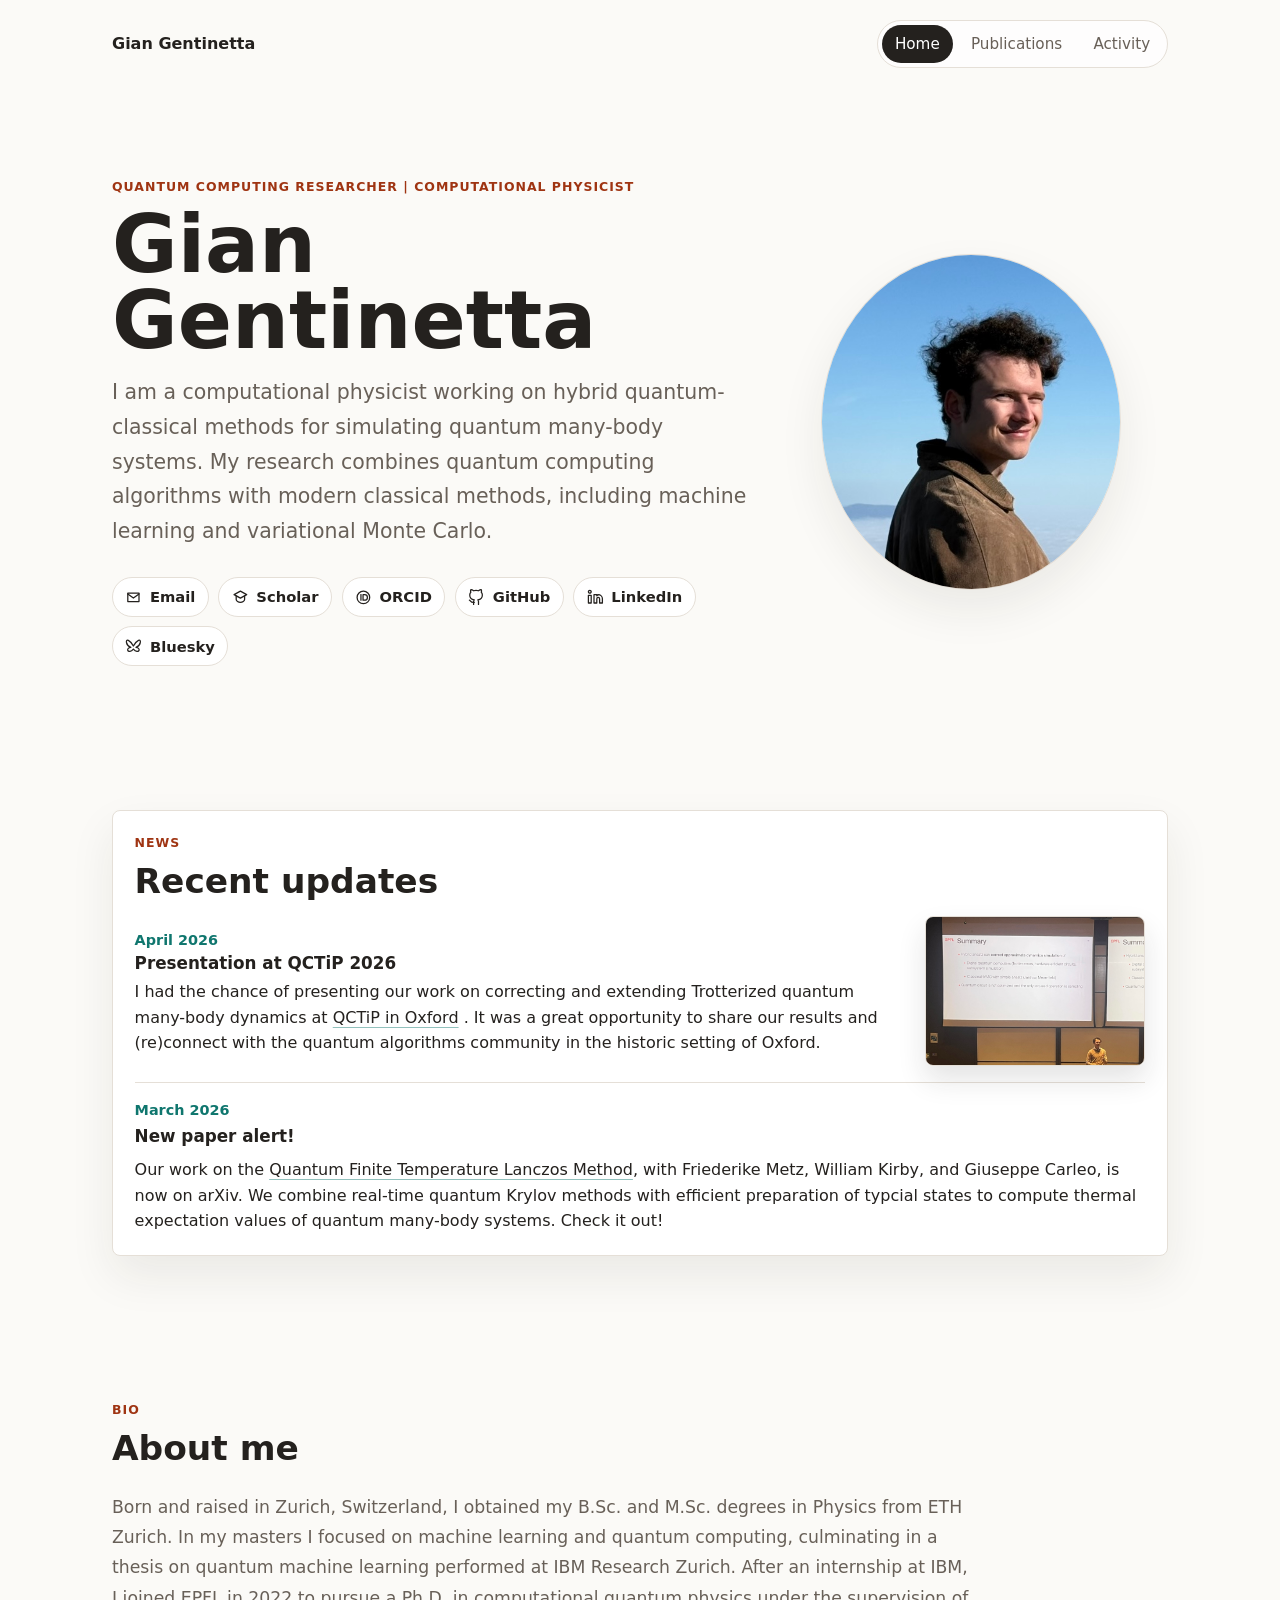
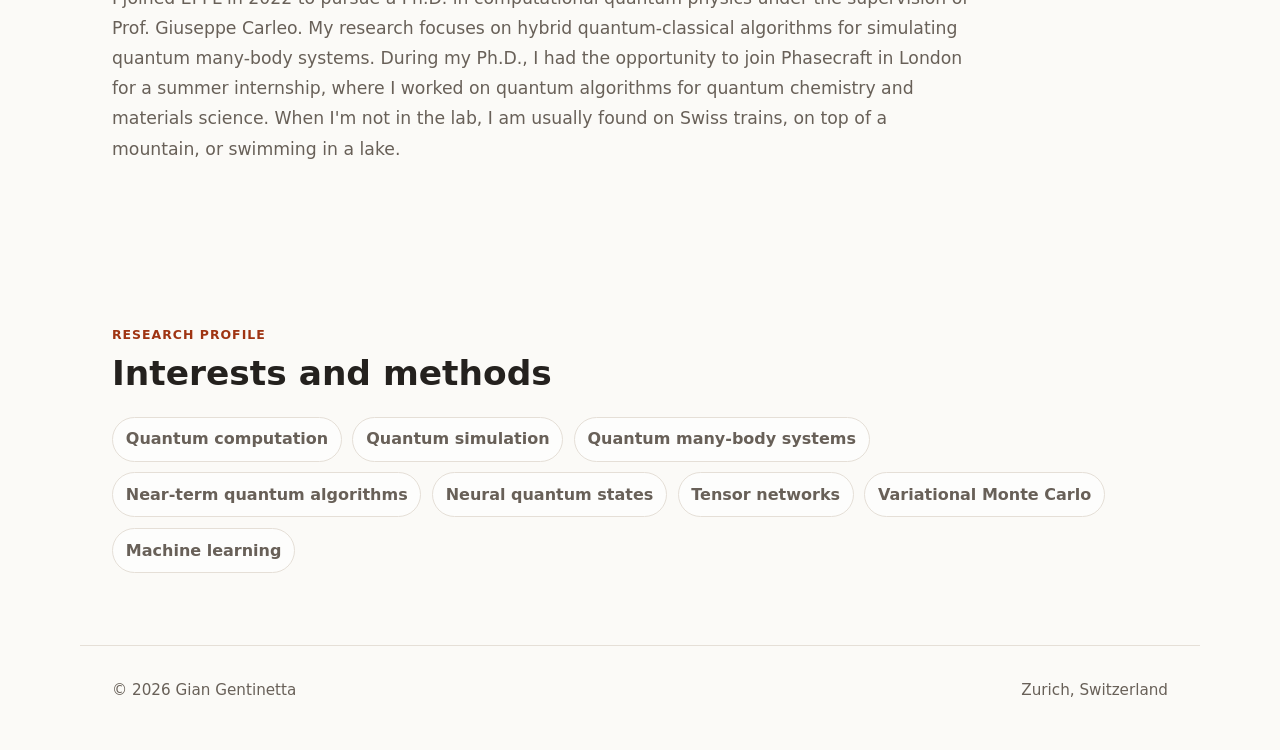
==== index.html @ 85ae5375 "initial commit" ====
<!doctype html>
<html lang="en">

<head>
  <meta charset="utf-8">
  <meta name="viewport" content="width=device-width, initial-scale=1">
  <meta name="description" content="Personal website of Gian Gentinetta.">
  <title>Gian Gentinetta</title>
  <link rel="stylesheet" href="styles.css">
</head>

<body>
  <header class="site-header">
    <a class="brand" href="index.html" aria-label="Home">Gian Gentinetta</a>
    <nav class="nav" aria-label="Primary navigation">
      <a class="nav-link active" href="index.html" aria-current="page">Home</a>
      <a class="nav-link" href="publications.html">Publications</a>
      <a class="nav-link" href="talks.html">Activity</a>
    </nav>
  </header>

  <main>
    <section class="hero section">
      <div class="hero-copy">
        <p class="eyebrow">Quantum computing researcher | Computational physicist</p>
        <h1>Gian Gentinetta</h1>
        <p class="lead">
          I am a computational physicist working on hybrid quantum-classical methods for simulating quantum many-body
          systems.
          My research combines quantum computing algorithms with modern classical methods, including machine learning
          and variational Monte Carlo.
        </p>
        <div class="link-row social-links" aria-label="Profile links">
          <a class="social-link" href="mailto:firstname.lastname@epfl.ch">
            <svg class="social-icon" aria-hidden="true" viewBox="0 0 24 24">
              <path d="M4 6h16v12H4z"></path>
              <path d="m4 7 8 6 8-6"></path>
            </svg>
            <span>Email</span>
          </a>
          <a class="social-link" href="https://scholar.google.com/citations?user=eRa78bYAAAAJ&hl=en"
            aria-label="Google Scholar profile">
            <svg class="social-icon" aria-hidden="true" viewBox="0 0 24 24">
              <path d="M12 3 3 8l9 5 9-5-9-5Z"></path>
              <path d="M6 10v5c0 2 3 4 6 4s6-2 6-4v-5"></path>
            </svg>
            <span>Scholar</span>
          </a>
          <a class="social-link" href="https://orcid.org/0000-0002-5891-3289" aria-label="ORCID profile">
            <svg class="social-icon" aria-hidden="true" viewBox="0 0 24 24">
              <circle cx="12" cy="12" r="9"></circle>
              <path d="M8.5 8v8"></path>
              <path d="M11.5 8h2.25a4 4 0 0 1 0 8H11.5Z"></path>
            </svg>
            <span>ORCID</span>
          </a>
          <a class="social-link" href="https://github.com/gentinettagian" aria-label="GitHub profile">
            <svg class="social-icon" aria-hidden="true" viewBox="0 0 24 24">
              <path d="M9 19c-5 1.5-5-2.5-7-3"></path>
              <path
                d="M15 22v-3.9a3.4 3.4 0 0 0-1-2.6c3.2-.4 6.5-1.6 6.5-7A5.4 5.4 0 0 0 19 4.7 5 5 0 0 0 18.9 1S17.7.6 15 2.5a13.4 13.4 0 0 0-7 0C5.3.6 4.1 1 4.1 1A5 5 0 0 0 4 4.7a5.4 5.4 0 0 0-1.5 3.8c0 5.4 3.3 6.6 6.5 7a3.4 3.4 0 0 0-1 2.6V22">
              </path>
            </svg>
            <span>GitHub</span>
          </a>
          <a class="social-link" href="https://linkedin.com/in/gian-gentinetta/" aria-label="LinkedIn profile">
            <svg class="social-icon" aria-hidden="true" viewBox="0 0 24 24">
              <path d="M16 8a6 6 0 0 1 6 6v6h-4v-6a2 2 0 0 0-4 0v6h-4v-12h4v1.7A4.6 4.6 0 0 1 16 8Z"></path>
              <path d="M2 9h4v11H2z"></path>
              <circle cx="4" cy="4" r="2"></circle>
            </svg>
            <span>LinkedIn</span>
          </a>
          <a class="social-link" href="https://gentinetta.bsky.social" aria-label="Bluesky profile">
            <svg class="social-icon" aria-hidden="true" viewBox="0 0 24 24">
              <path
                d="M12 11.5C10 7.8 7.2 4.5 4.8 3.4 2.5 2.4 1.5 4.1 2.2 6.8c.4 1.8 2.1 5.1 6.1 6.7-3.2.4-5 1.9-4.4 4 .7 2.6 4.8 2.4 8.1-1.7 3.3 4.1 7.4 4.3 8.1 1.7.6-2.1-1.2-3.6-4.4-4 4-1.6 5.7-4.9 6.1-6.7.7-2.7-.3-4.4-2.6-3.4-2.4 1.1-5.2 4.4-7.2 8.1Z">
              </path>
            </svg>
            <span>Bluesky</span>
          </a>
        </div>
      </div>

      <figure class="portrait">
        <img src="assets/gg.jpeg" alt="Portrait of Gian Gentinetta" width="300" height="336">
      </figure>
    </section>

    <section class="section">
      <aside class="news-box" aria-labelledby="news-title">
        <div class="section-heading compact">
          <p class="eyebrow">News</p>
          <h2 id="news-title">Recent updates</h2>
        </div>
        <ul class="news-list">
          <li class="news-item with-image">
            <div>
              <time datetime="2026-04">April 2026</time>
              <h3>Presentation at QCTiP 2026</h2>
                <span>
                  I had the chance of presenting our work on correcting and extending Trotterized
                  quantum many-body dynamics at <a href="https://qctipconf.github.io">QCTiP in Oxford</a> . It was a
                  great
                  opportunity to
                  share our results and (re)connect with the quantum algorithms community in the
                  historic setting of Oxford.
                </span>
            </div>

            <img class="news-image" src="assets/qctip_26.jpeg" alt="Photo of QCTiP presentation" width="200"
              height="150">
          </li>
          <li class="news-item">
            <time datetime="2026-03">March 2026</time>
            <h3>New paper alert!</h2>
              <span>
                Our work on the <a href="https://arxiv.org/abs/2603.25394v1">Quantum Finite Temperature Lanczos
                  Method</a>, with
                Friederike Metz, William Kirby, and Giuseppe Carleo, is now on
                arXiv. We combine real-time quantum Krylov methods with efficient preparation of typcial states to
                compute thermal expectation values of quantum many-body systems. Check it out!
              </span>
          </li>
        </ul>
      </aside>
    </section>

    <section class="section">
      <div class="section-heading">
        <p class="eyebrow">Bio</p>
        <h2>About me</h2>
      </div>
      <p class="bio-text">
        Born and raised in Zurich, Switzerland, I obtained my B.Sc. and M.Sc. degrees
        in Physics from ETH Zurich. In my masters I focused on machine learning and
        quantum computing, culminating in a thesis on quantum machine learning performed
        at IBM Research Zurich. After an internship at IBM, I joined EPFL in 2022 to
        pursue a Ph.D. in computational quantum physics under the supervision of
        Prof. Giuseppe Carleo. My research focuses on hybrid quantum-classical algorithms
        for simulating quantum many-body systems. During my Ph.D., I had the opportunity
        to join Phasecraft in London for a summer internship, where I worked on quantum algorithms for
        quantum chemistry and materials science.

        When I'm not in the lab, I am usually found on Swiss trains, on top of a mountain,
        or swimming in a lake.
      </p>
    </section>

    <section class="section">
      <div class="section-heading">
        <p class="eyebrow">Research profile</p>
        <h2>Interests and methods</h2>
      </div>
      <div class="tag-grid" aria-label="Research interests">
        <span>Quantum computation</span>
        <span>Quantum simulation</span>
        <span>Quantum many-body systems</span>
        <span>Near-term quantum algorithms</span>
        <span>Neural quantum states</span>
        <span>Tensor networks</span>
        <span>Variational Monte Carlo</span>
        <span>Machine learning</span>
      </div>
    </section>
  </main>

  <footer class="site-footer">
    <span>&copy; 2026 Gian Gentinetta</span>
    <span>Zurich, Switzerland</span>
  </footer>
</body>

</html>
---- styles.css ----
:root {
  --bg: #fbfaf7;
  --surface: #ffffff;
  --text: #24211e;
  --muted: #686058;
  --line: #e5dfd7;
  --accent: #0f766e;
  --accent-strong: #9f3412;
  --shadow: 0 20px 45px rgba(36, 33, 30, 0.08);
  --max-width: 1120px;
}

* {
  box-sizing: border-box;
}

html {
  color-scheme: light;
  font-size: 16px;
}

body {
  margin: 0;
  background: var(--bg);
  color: var(--text);
  font-family:
    Inter, ui-sans-serif, system-ui, -apple-system, BlinkMacSystemFont, "Segoe UI",
    sans-serif;
  line-height: 1.6;
}

img {
  display: block;
  max-width: 100%;
}

a {
  color: inherit;
  text-decoration-color: rgba(15, 118, 110, 0.45);
  text-decoration-thickness: 0.08em;
  text-underline-offset: 0.22em;
}

a:hover {
  color: var(--accent);
  text-decoration-color: currentColor;
}

.site-header {
  display: flex;
  align-items: center;
  justify-content: space-between;
  gap: 1rem;
  max-width: var(--max-width);
  margin: 0 auto;
  padding: 1.25rem clamp(1rem, 3vw, 2rem);
}

.brand {
  font-weight: 700;
  letter-spacing: 0;
  text-decoration: none;
}

.nav {
  display: flex;
  align-items: center;
  gap: 0.35rem;
  padding: 0.25rem;
  border: 1px solid var(--line);
  border-radius: 999px;
  background: rgba(255, 255, 255, 0.72);
}

.nav-link {
  min-height: 2.25rem;
  padding: 0.42rem 0.8rem;
  border-radius: 999px;
  color: var(--muted);
  font-size: 0.95rem;
  text-decoration: none;
  white-space: nowrap;
}

.nav-link:hover,
.nav-link.active {
  background: var(--text);
  color: #fff;
}

.section {
  max-width: var(--max-width);
  margin: 0 auto;
  padding: clamp(2.25rem, 6vw, 4.5rem) clamp(1rem, 3vw, 2rem);
}

.hero {
  display: grid;
  grid-template-columns: minmax(0, 1.3fr) minmax(280px, 0.7fr);
  align-items: center;
  gap: clamp(2rem, 5vw, 5rem);
  padding-top: clamp(2rem, 7vw, 6rem);
}

.hero-copy {
  max-width: 760px;
}

.eyebrow,
.meta {
  margin: 0 0 0.6rem;
  color: var(--accent-strong);
  font-size: 0.78rem;
  font-weight: 700;
  letter-spacing: 0.08em;
  text-transform: uppercase;
}

h1,
h2,
h3,
p {
  margin-top: 0;
}

h1 {
  max-width: 12ch;
  margin-bottom: 1rem;
  font-size: clamp(2.5rem, 7vw, 5rem);
  line-height: 0.95;
  letter-spacing: 0;
}

h2 {
  margin-bottom: 0.65rem;
  font-size: clamp(1.45rem, 3vw, 2.15rem);
  line-height: 1.1;
  letter-spacing: 0;
}

h3 {
  margin-bottom: 0.35rem;
  font-size: 1.05rem;
  line-height: 1.25;
}

.lead {
  max-width: 65ch;
  color: var(--muted);
  font-size: clamp(1.08rem, 2vw, 1.28rem);
  line-height: 1.7;
}

.bio-text {
  max-width: 78ch;
  color: var(--muted);
  font-size: 1.08rem;
  line-height: 1.75;
}

.link-row {
  display: flex;
  flex-wrap: wrap;
  gap: 0.6rem;
  margin-top: 1.75rem;
}

.link-row a,
.pub-links a,
.talk a {
  display: inline-flex;
  align-items: center;
  justify-content: center;
  min-height: 2.35rem;
  padding: 0.45rem 0.78rem;
  border: 1px solid var(--line);
  border-radius: 999px;
  background: var(--surface);
  color: var(--text);
  font-weight: 650;
  font-size: 0.92rem;
  text-decoration: none;
}

.social-link {
  gap: 0.48rem;
}

.social-icon {
  width: 1.05rem;
  height: 1.05rem;
  flex: 0 0 auto;
  fill: none;
  stroke: currentColor;
  stroke-linecap: round;
  stroke-linejoin: round;
  stroke-width: 1.8;
}

.link-row a:hover,
.pub-links a:hover,
.talk a:hover {
  border-color: rgba(15, 118, 110, 0.45);
  color: var(--accent);
}

.portrait {
  margin: 0;
}

.portrait img {
  width: min(100%, 300px);
  aspect-ratio: 1 / 1.12;
  border-radius: 50%;
  border: 1px solid var(--line);
  box-shadow: var(--shadow);
  object-fit: cover;
}

.section-heading {
  margin-bottom: 1.5rem;
}

.section-heading.compact {
  margin-bottom: 1rem;
}

.timeline {
  border-top: 1px solid var(--line);
}

.timeline-item {
  padding: 1.35rem 0;
  border-bottom: 1px solid var(--line);
}

.timeline-item p:last-child,
.publication p:last-child,
.talk p:last-child {
  margin-bottom: 0;
}

.news-box {
  padding: 1.35rem;
  border: 1px solid var(--line);
  border-radius: 8px;
  background: var(--surface);
  box-shadow: var(--shadow);
}

.news-list {
  display: grid;
  gap: 1rem;
  margin: 0;
  padding: 0;
  list-style: none;
}

.news-list li {
  display: grid;
  gap: 0.25rem;
  padding-bottom: 1rem;
  border-bottom: 1px solid var(--line);
}

.news-list li.with-image {
  grid-template-columns: minmax(0, 1fr) minmax(150px, 220px);
  gap: 1.25rem;
  align-items: center;
}

.news-list li:last-child {
  padding-bottom: 0;
  border-bottom: 0;
}

.news-list time,
.talk time {
  color: var(--accent);
  font-size: 0.9rem;
  font-weight: 700;
}

.news-image-placeholder {
  display: grid;
  min-height: 76px;
  place-items: center;
  border: 1px dashed var(--line);
  border-radius: 8px;
  background: rgba(255, 255, 255, 0.52);
  color: var(--muted);
  font-size: 0.82rem;
  font-weight: 700;
}

.news-image {
  width: 100%;
  aspect-ratio: 4 / 3;
  border: 1px solid var(--line);
  border-radius: 8px;
  box-shadow: 0 14px 28px rgba(36, 33, 30, 0.12);
  object-fit: cover;
}

.tag-grid {
  display: flex;
  flex-wrap: wrap;
  gap: 0.65rem;
}

.tag-grid span {
  padding: 0.55rem 0.8rem;
  border: 1px solid var(--line);
  border-radius: 999px;
  background: rgba(255, 255, 255, 0.64);
  color: var(--muted);
  font-weight: 600;
}

.page-intro {
  padding-bottom: clamp(1.25rem, 3vw, 2rem);
}

.page-intro h1 {
  max-width: none;
}

.publication-list,
.talks-list {
  display: grid;
  gap: 1rem;
  padding-top: 0;
}

.publication,
.talk {
  display: grid;
  grid-template-columns: minmax(0, 1fr) auto;
  gap: 1.5rem;
  align-items: start;
  padding: clamp(1.1rem, 3vw, 1.5rem);
  border: 1px solid var(--line);
  border-radius: 8px;
  background: var(--surface);
}

.publication h2,
.talk h2 {
  margin-bottom: 0.35rem;
  font-size: 1.22rem;
}

.talk-title {
  margin-bottom: 0.25rem;
  color: var(--text);
  font-size: 1rem;
  font-weight: 400;
  line-height: 1.35;
}


.talk-meta {
  color: var(--muted);
}

.authors {
  color: var(--muted);
  font-weight: 650;
}

.pub-links {
  display: flex;
  flex-wrap: wrap;
  justify-content: flex-end;
  gap: 0.45rem;
}

.talk {
  grid-template-columns: 150px minmax(0, 1fr);
  align-items: center;
}

.talk-with-type {
  grid-template-columns: 150px minmax(0, 1fr) 150px;
}

.talk-type {
  justify-self: end;
  padding: 0.35rem 0.65rem;
  border: 1px solid var(--line);
  border-radius: 999px;
  color: var(--muted);
  font-size: 0.84rem;
  font-weight: 700;
  line-height: 1.2;
  text-align: center;
  white-space: nowrap;
}

.site-footer {
  display: flex;
  justify-content: space-between;
  gap: 1rem;
  max-width: var(--max-width);
  margin: 0 auto;
  padding: 2rem clamp(1rem, 3vw, 2rem) 3rem;
  border-top: 1px solid var(--line);
  color: var(--muted);
  font-size: 0.95rem;
}

@media (max-width: 780px) {
  .site-header,
  .site-footer {
    align-items: flex-start;
    flex-direction: column;
  }

  .nav {
    width: 100%;
    overflow-x: auto;
  }

  .hero,
  .publication,
  .talk {
    grid-template-columns: 1fr;
  }

  .hero {
    padding-top: 1.25rem;
  }

  .portrait {
    order: -1;
  }

  .portrait img {
    width: min(100%, 260px);
  }

  .pub-links {
    justify-content: flex-start;
  }

  .talk {
    gap: 0.75rem;
  }

  .talk-type {
    justify-self: start;
  }

  .news-list li.with-image {
    grid-template-columns: 1fr;
  }

  .news-image {
    max-width: 320px;
  }
}

@media (max-width: 460px) {
  .nav-link {
    padding-inline: 0.68rem;
    font-size: 0.9rem;
  }

  h1 {
    font-size: clamp(2.55rem, 16vw, 3.5rem);
  }

  .link-row a,
  .pub-links a,
  .talk a {
    width: auto;
  }
}
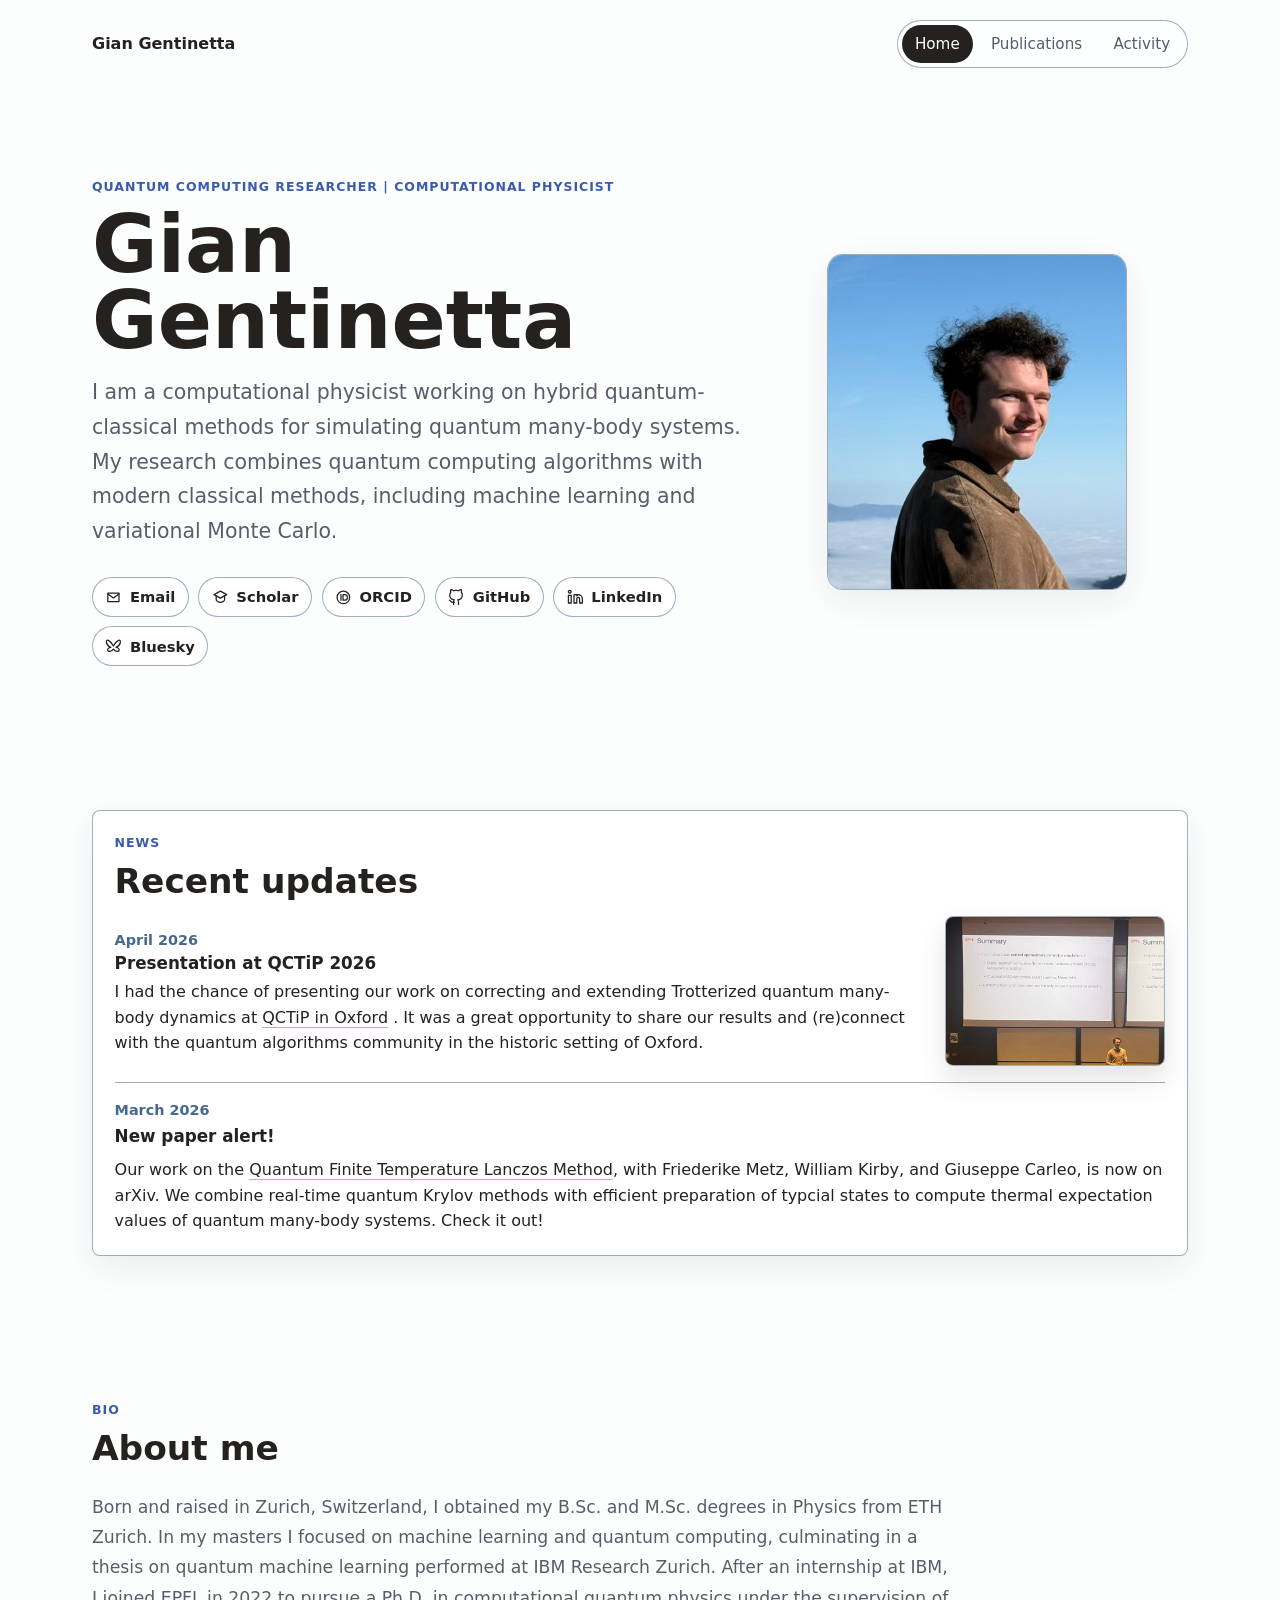
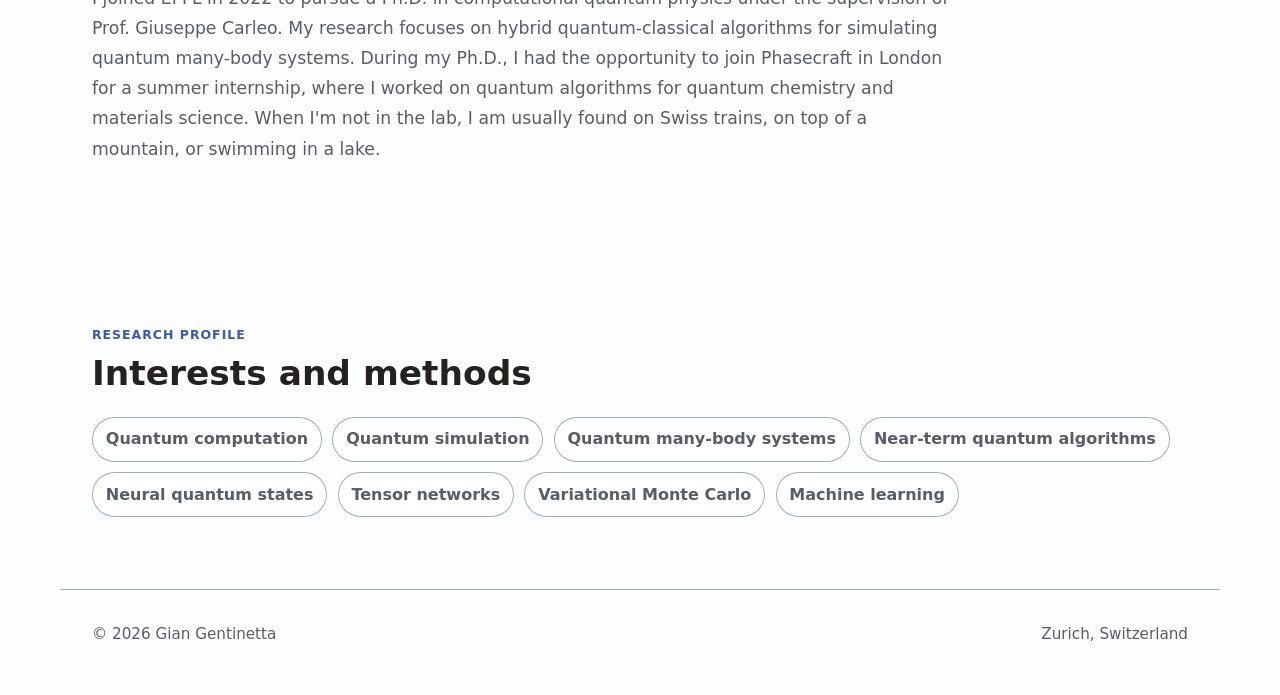
==== commit 5c484430: "opengraph metadata" ====
--- a/index.html
+++ b/index.html
@@ -4,9 +4,17 @@
 <head>
   <meta charset="utf-8">
   <meta name="viewport" content="width=device-width, initial-scale=1">
-  <meta name="description" content="Personal website of Gian Gentinetta.">
+  <meta name="description"
+    content="I am a computational physicist working on hybrid quantum-classical methods for simulating quantum many-body systems. My research combines quantum computing algorithms with modern classical methods, including machine learning and variational Monte Carlo.">
   <title>Gian Gentinetta</title>
   <link rel="stylesheet" href="styles.css">
+
+  <meta property="og:title" content="Gian Gentinetta" />
+  <meta property="og:description"
+    content="I am a computational physicist working on hybrid quantum-classical methods for simulating quantum many-body systems. My research combines quantum computing algorithms with modern classical methods, including machine learning and variational Monte Carlo." />
+  <meta property="og:image" content="assets/gg.jpg" />
+  <meta property="og:url" content="https://ggian.ch" />
+  <meta property="og:type" content="website" />
 </head>
 
 <body>
@@ -171,4 +179,4 @@
   </footer>
 </body>
 
-</html>
+</html>
--- a/styles.css
+++ b/styles.css
@@ -1,13 +1,13 @@
 :root {
-  --bg: #fbfaf7;
+  --bg: #c4e6e60a;
   --surface: #ffffff;
   --text: #24211e;
-  --muted: #686058;
-  --line: #e5dfd7;
-  --accent: #0f766e;
-  --accent-strong: #9f3412;
-  --shadow: 0 20px 45px rgba(36, 33, 30, 0.08);
-  --max-width: 1120px;
+  --muted: #585d68;
+  --line: #566f878f;
+  --accent: #325982e7;
+  --accent-strong: #3a5ab0;
+  --shadow: 0 10px 35px rgba(31, 30, 36, 0.08);
+  --max-width: 1160px;
 }
 
 * {
@@ -211,7 +211,7 @@
 .portrait img {
   width: min(100%, 300px);
   aspect-ratio: 1 / 1.12;
-  border-radius: 50%;
+  border-radius: 5%;
   border: 1px solid var(--line);
   box-shadow: var(--shadow);
   object-fit: cover;
@@ -364,8 +364,8 @@
 }
 
 .authors {
-  color: var(--muted);
-  font-weight: 650;
+  color: var(--accent);
+  font-weight: 600;
 }
 
 .pub-links {
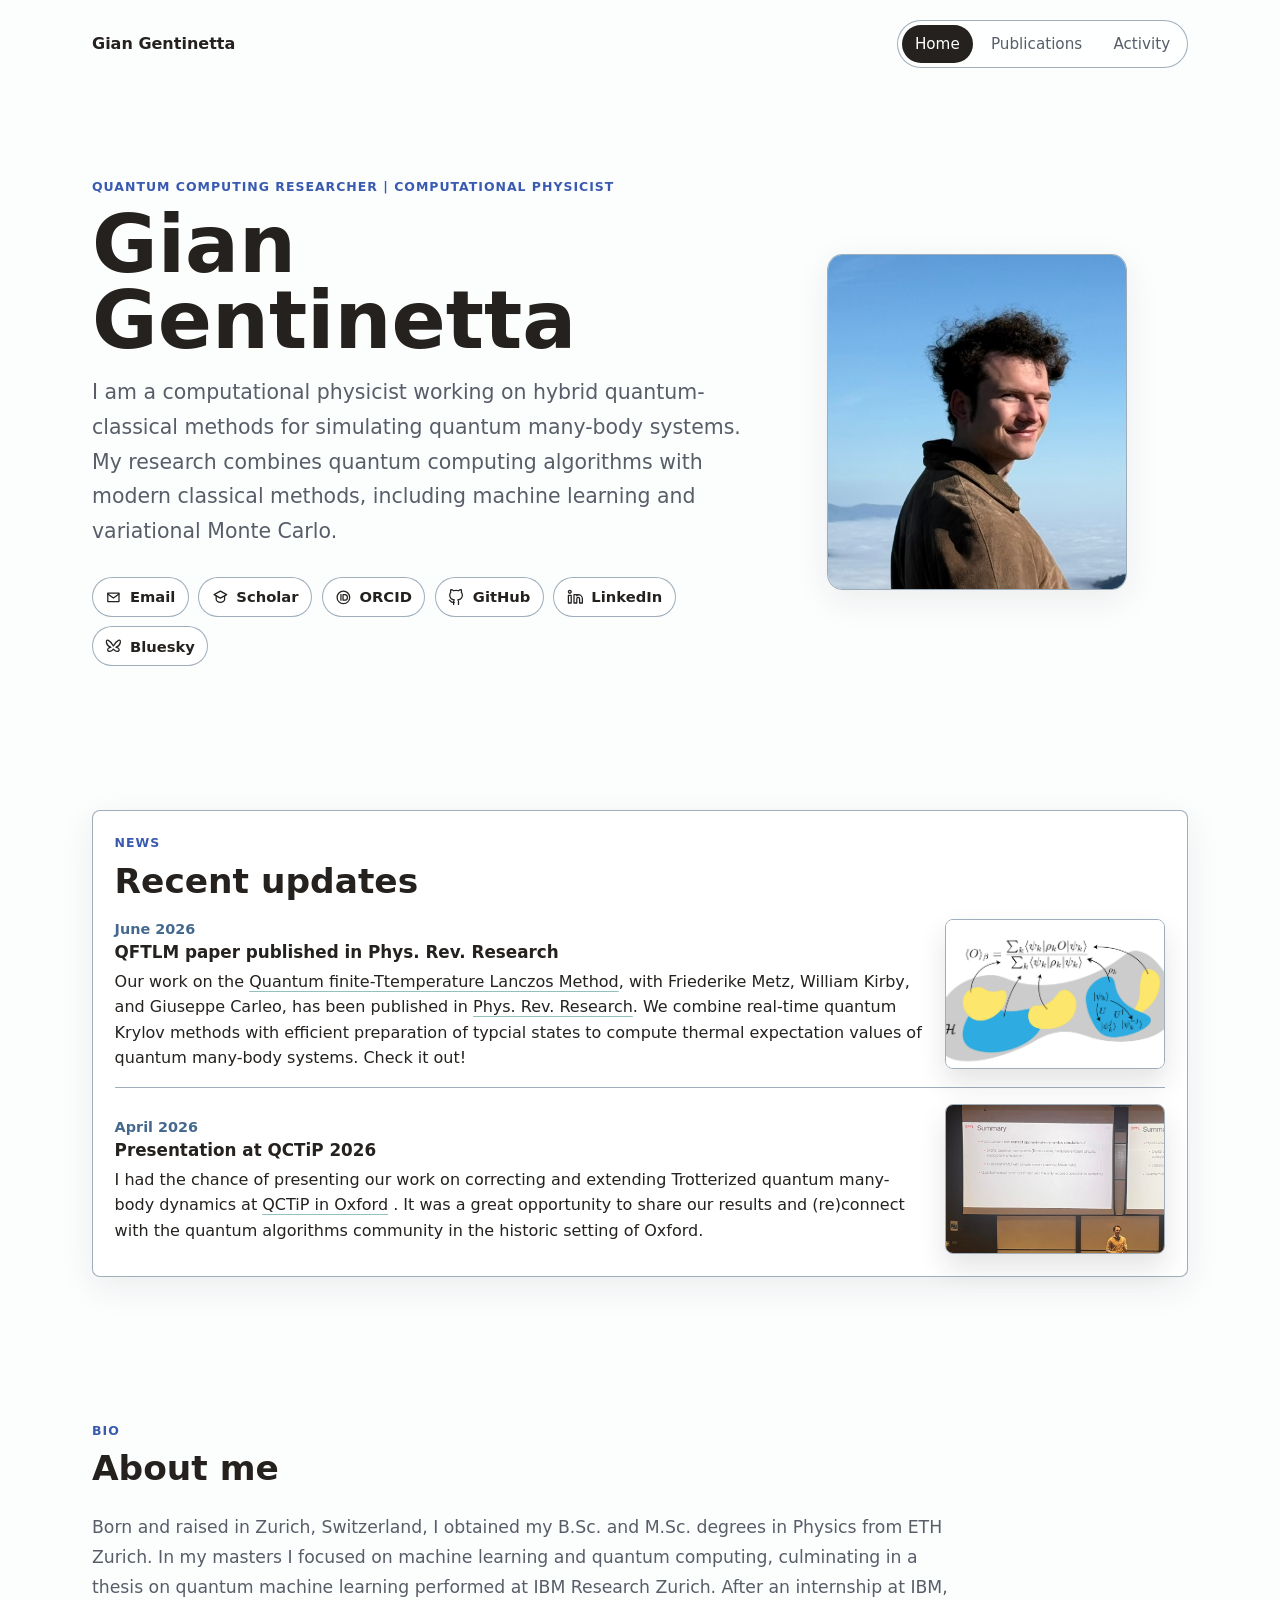
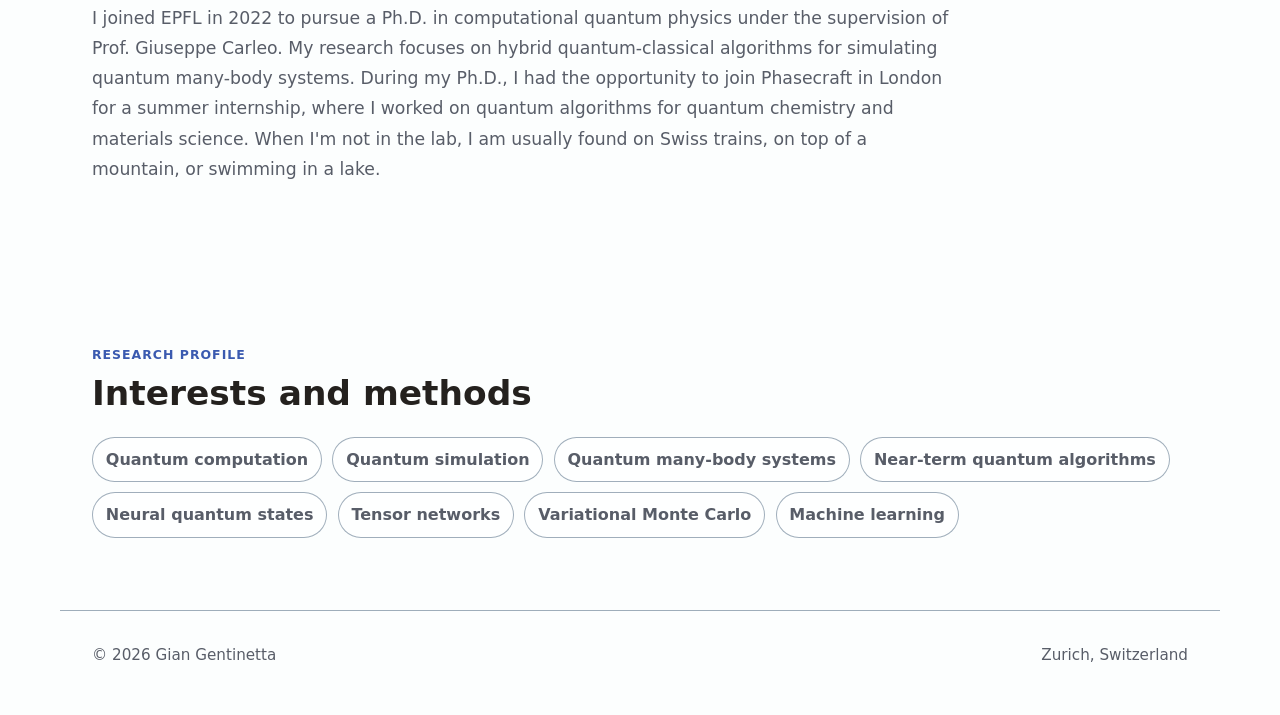
==== commit a116e4c1: "qftlm published" ====
--- a/index.html
+++ b/index.html
@@ -8,11 +8,14 @@
     content="I am a computational physicist working on hybrid quantum-classical methods for simulating quantum many-body systems. My research combines quantum computing algorithms with modern classical methods, including machine learning and variational Monte Carlo.">
   <title>Gian Gentinetta</title>
   <link rel="stylesheet" href="styles.css">
+  <link rel="icon" href="/favicon.ico" sizes="any">
+  <link rel="icon" type="image/png" sizes="32x32" href="/assets/favicon-32x32.png">
+  <link rel="icon" type="image/png" sizes="16x16" href="/assets/favicon-16x16.png">
 
   <meta property="og:title" content="Gian Gentinetta" />
   <meta property="og:description"
     content="I am a computational physicist working on hybrid quantum-classical methods for simulating quantum many-body systems. My research combines quantum computing algorithms with modern classical methods, including machine learning and variational Monte Carlo." />
-  <meta property="og:image" content="assets/gg.jpg" />
+  <meta property="og:image" content="https://ggian.ch/assets/gg.jpg" />
   <meta property="og:url" content="https://ggian.ch" />
   <meta property="og:type" content="website" />
 </head>
@@ -104,32 +107,38 @@
         <ul class="news-list">
           <li class="news-item with-image">
             <div>
+              <time datetime="2026-06">June 2026</time>
+              <h3>QFTLM paper published in Phys. Rev. Research</h3>
+              <span>
+                Our work on the <a href="https://arxiv.org/abs/2603.25394v1">Quantum finite-Ttemperature Lanczos
+                  Method</a>, with
+                Friederike Metz, William Kirby, and Giuseppe Carleo, has been published in <a
+                  href="https://doi.org/10.1103/f3q5-cm1n">Phys. Rev. Research</a>. We combine real-time quantum Krylov
+                methods with efficient preparation of typcial states to
+                compute thermal expectation values of quantum many-body systems. Check it out!
+              </span>
+            </div>
+            <img class="news-image" src="assets/qftlm_thumbnail_gray.jpg" alt="Thumbnail of QFTLM paper" width="200"
+              height="150">
+          </li>
+          <li class="news-item with-image">
+            <div>
               <time datetime="2026-04">April 2026</time>
-              <h3>Presentation at QCTiP 2026</h2>
-                <span>
-                  I had the chance of presenting our work on correcting and extending Trotterized
-                  quantum many-body dynamics at <a href="https://qctipconf.github.io">QCTiP in Oxford</a> . It was a
-                  great
-                  opportunity to
-                  share our results and (re)connect with the quantum algorithms community in the
-                  historic setting of Oxford.
-                </span>
+              <h3>Presentation at QCTiP 2026</h3>
+              <span>
+                I had the chance of presenting our work on correcting and extending Trotterized
+                quantum many-body dynamics at <a href="https://qctipconf.github.io">QCTiP in Oxford</a> . It was a
+                great
+                opportunity to
+                share our results and (re)connect with the quantum algorithms community in the
+                historic setting of Oxford.
+              </span>
             </div>
 
             <img class="news-image" src="assets/qctip_26.jpeg" alt="Photo of QCTiP presentation" width="200"
               height="150">
           </li>
-          <li class="news-item">
-            <time datetime="2026-03">March 2026</time>
-            <h3>New paper alert!</h2>
-              <span>
-                Our work on the <a href="https://arxiv.org/abs/2603.25394v1">Quantum Finite Temperature Lanczos
-                  Method</a>, with
-                Friederike Metz, William Kirby, and Giuseppe Carleo, is now on
-                arXiv. We combine real-time quantum Krylov methods with efficient preparation of typcial states to
-                compute thermal expectation values of quantum many-body systems. Check it out!
-              </span>
-          </li>
+
         </ul>
       </aside>
     </section>
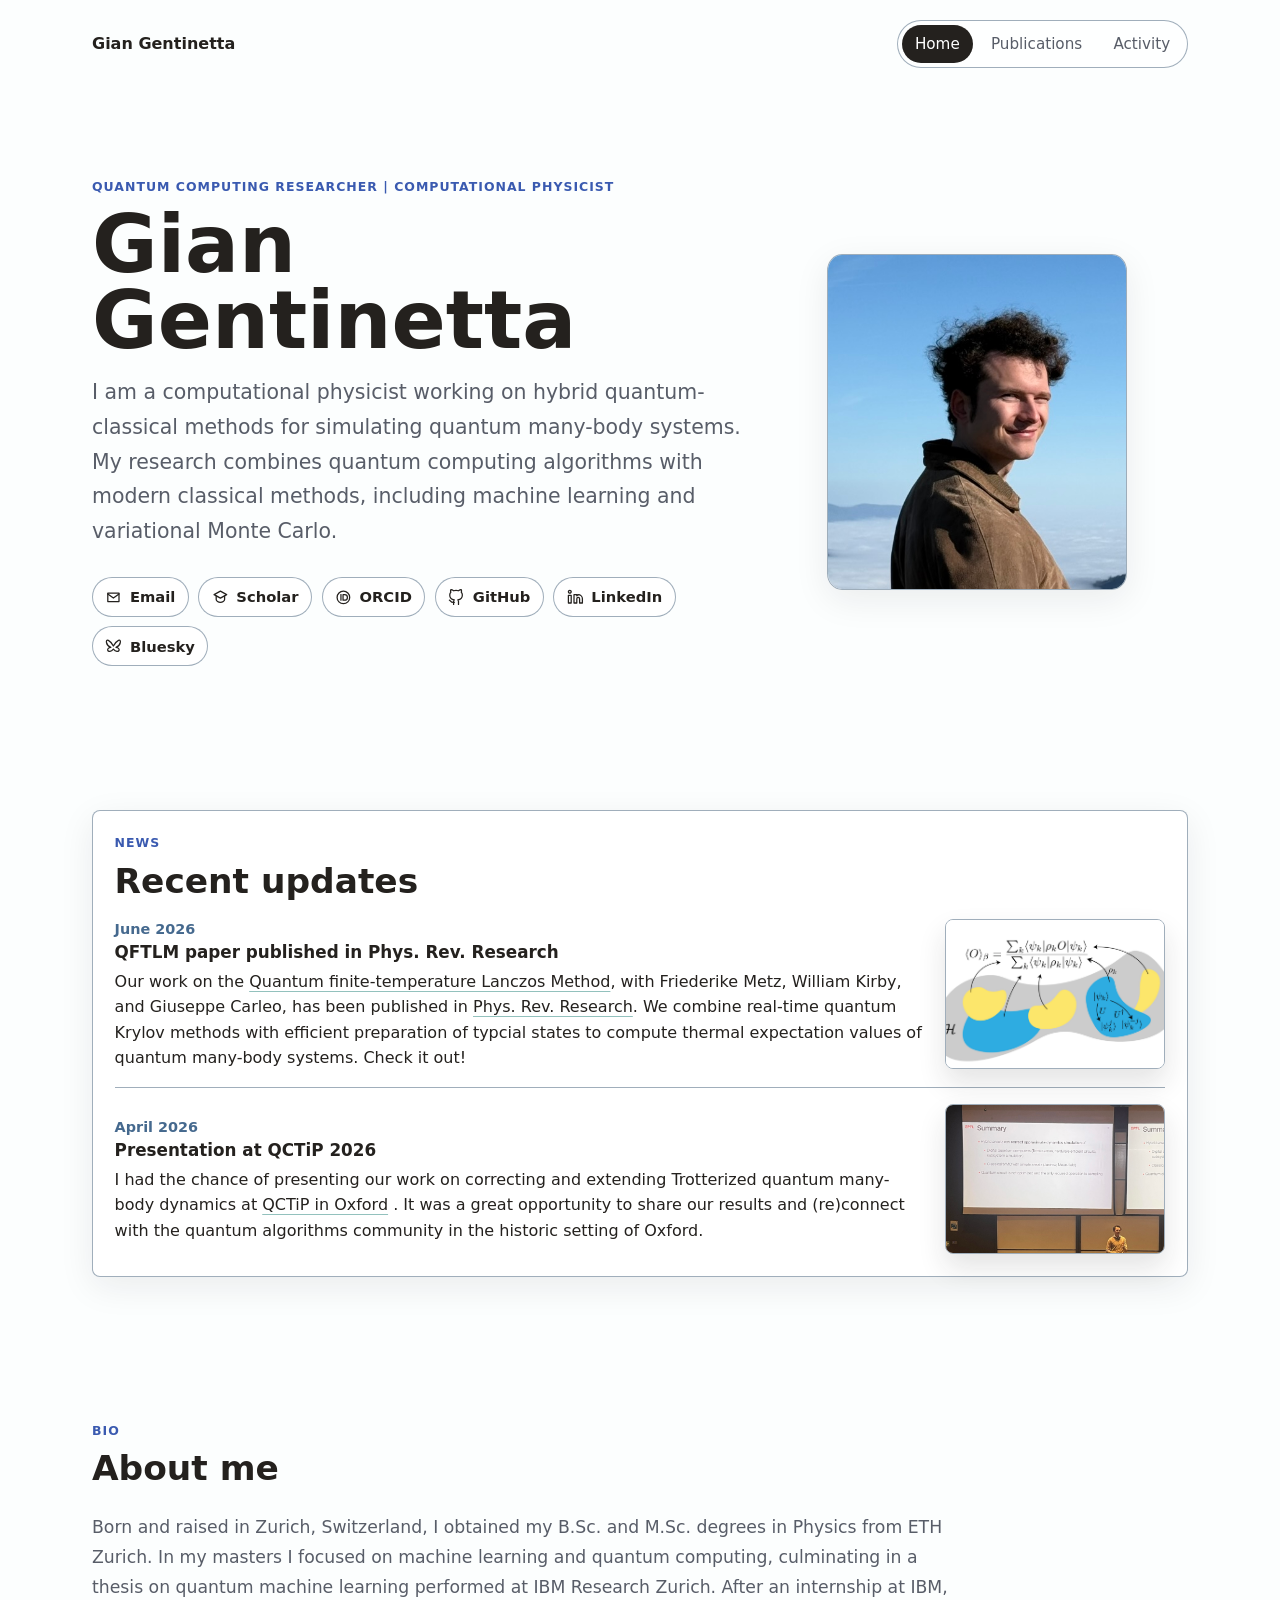
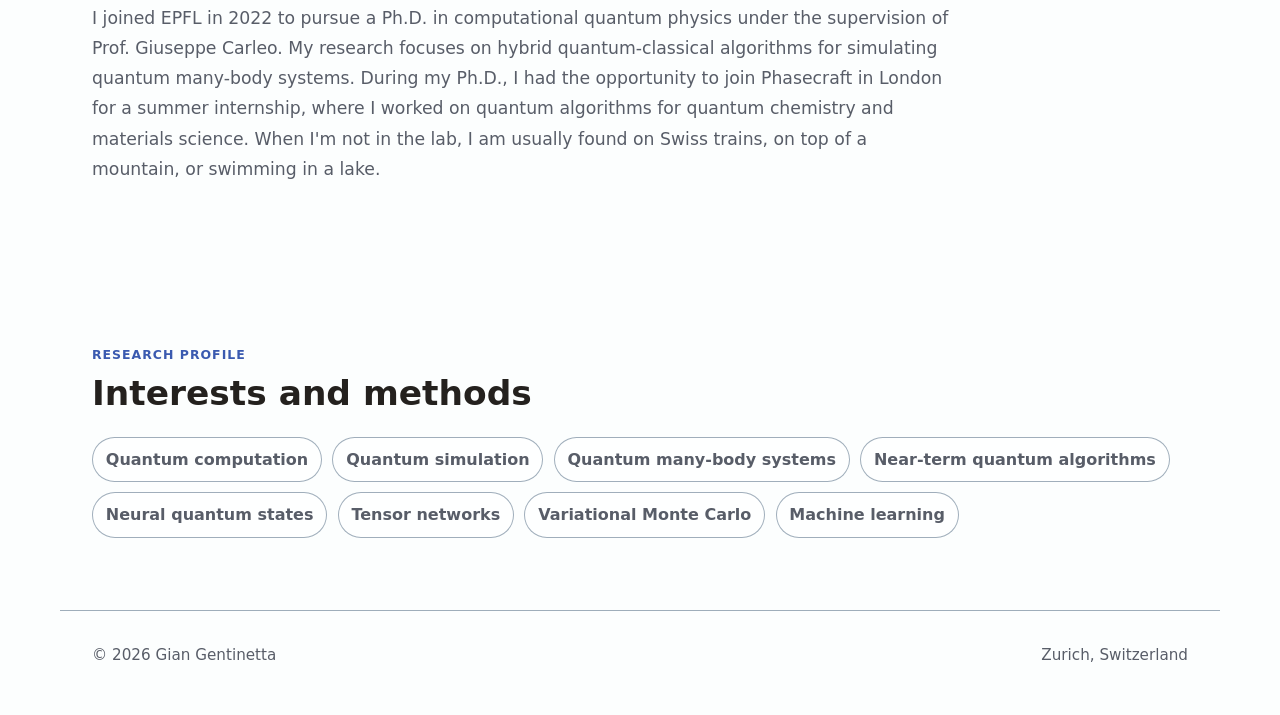
==== commit c1fba42c: "typo" ====
--- a/index.html
+++ b/index.html
@@ -110,7 +110,7 @@
               <time datetime="2026-06">June 2026</time>
               <h3>QFTLM paper published in Phys. Rev. Research</h3>
               <span>
-                Our work on the <a href="https://arxiv.org/abs/2603.25394v1">Quantum finite-Ttemperature Lanczos
+                Our work on the <a href="https://arxiv.org/abs/2603.25394v1">Quantum finite-temperature Lanczos
                   Method</a>, with
                 Friederike Metz, William Kirby, and Giuseppe Carleo, has been published in <a
                   href="https://doi.org/10.1103/f3q5-cm1n">Phys. Rev. Research</a>. We combine real-time quantum Krylov
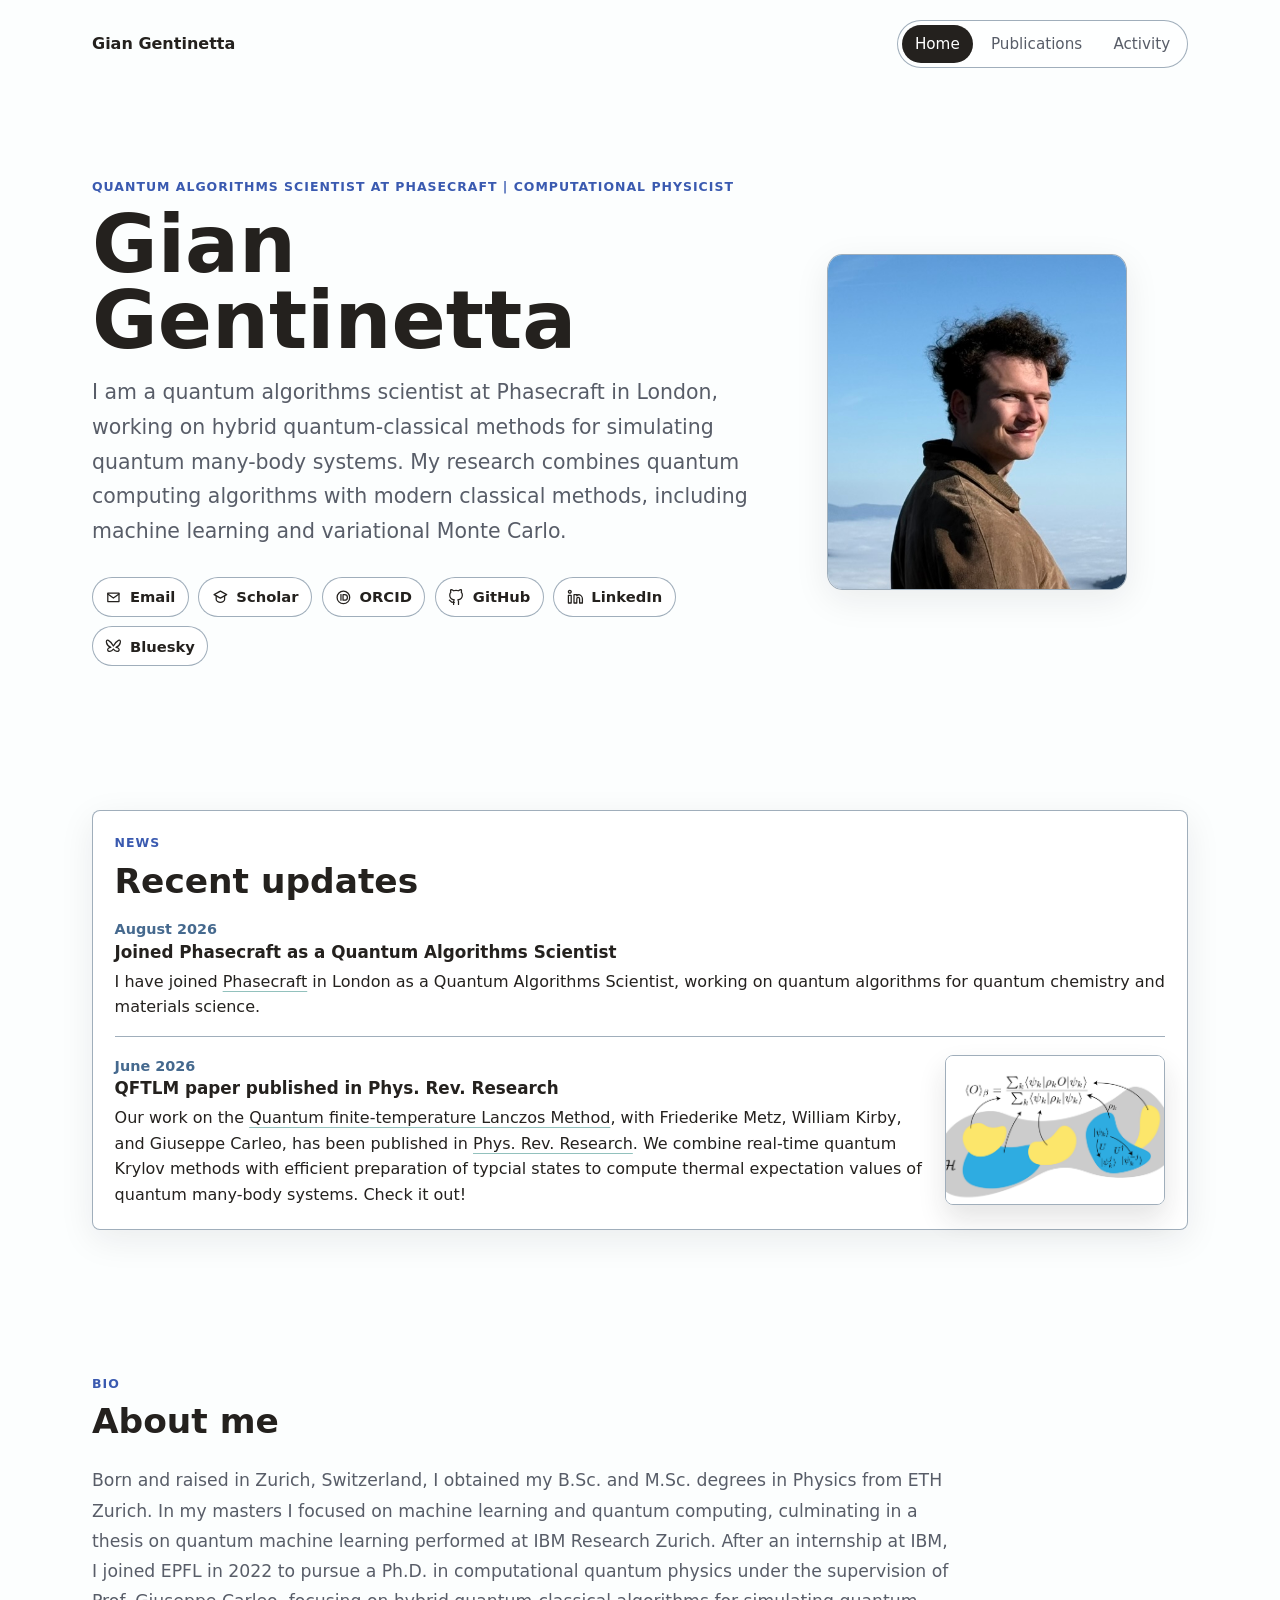
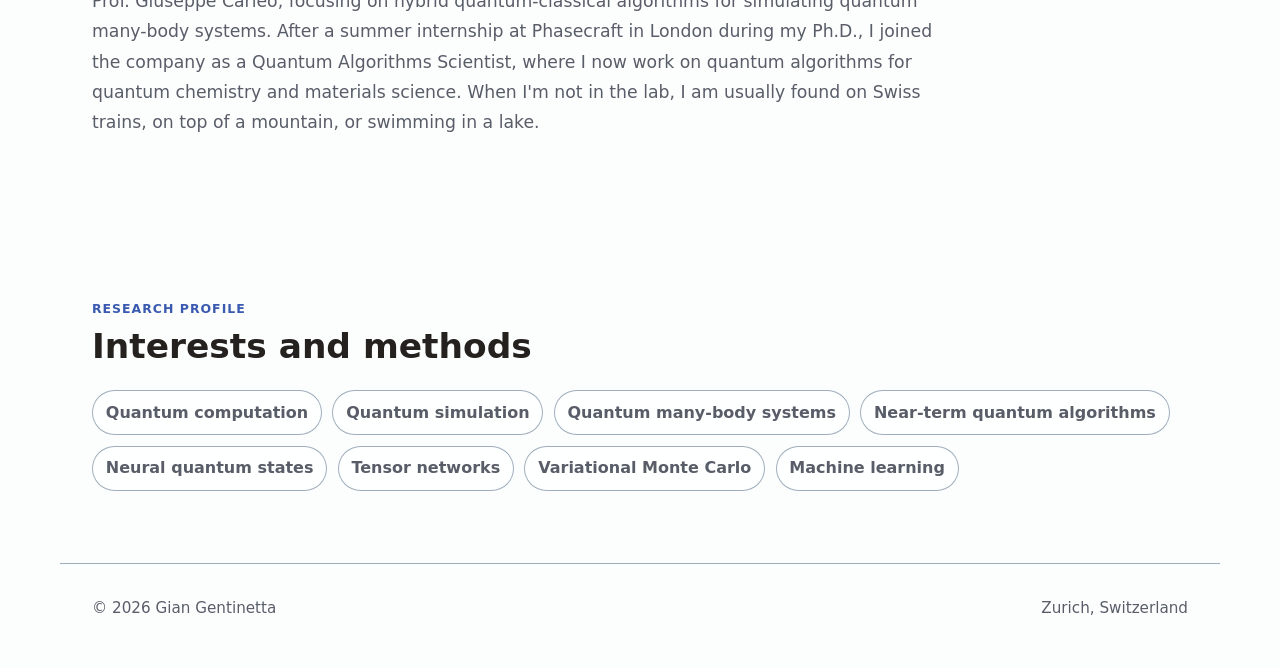
==== commit 8843fd60: "job update" ====
--- a/index.html
+++ b/index.html
@@ -5,7 +5,7 @@
   <meta charset="utf-8">
   <meta name="viewport" content="width=device-width, initial-scale=1">
   <meta name="description"
-    content="I am a computational physicist working on hybrid quantum-classical methods for simulating quantum many-body systems. My research combines quantum computing algorithms with modern classical methods, including machine learning and variational Monte Carlo.">
+    content="I am a quantum algorithms scientist at Phasecraft in London, working on hybrid quantum-classical methods for simulating quantum many-body systems. My research combines quantum computing algorithms with modern classical methods, including machine learning and variational Monte Carlo.">
   <title>Gian Gentinetta</title>
   <link rel="stylesheet" href="styles.css">
   <link rel="icon" href="/favicon.ico" sizes="any">
@@ -14,7 +14,7 @@
 
   <meta property="og:title" content="Gian Gentinetta" />
   <meta property="og:description"
-    content="I am a computational physicist working on hybrid quantum-classical methods for simulating quantum many-body systems. My research combines quantum computing algorithms with modern classical methods, including machine learning and variational Monte Carlo." />
+    content="I am a quantum algorithms scientist at Phasecraft in London, working on hybrid quantum-classical methods for simulating quantum many-body systems. My research combines quantum computing algorithms with modern classical methods, including machine learning and variational Monte Carlo." />
   <meta property="og:image" content="https://ggian.ch/assets/gg.jpg" />
   <meta property="og:url" content="https://ggian.ch" />
   <meta property="og:type" content="website" />
@@ -33,11 +33,11 @@
   <main>
     <section class="hero section">
       <div class="hero-copy">
-        <p class="eyebrow">Quantum computing researcher | Computational physicist</p>
+        <p class="eyebrow">Quantum Algorithms Scientist at Phasecraft | Computational physicist</p>
         <h1>Gian Gentinetta</h1>
         <p class="lead">
-          I am a computational physicist working on hybrid quantum-classical methods for simulating quantum many-body
-          systems.
+          I am a quantum algorithms scientist at Phasecraft in London, working on hybrid quantum-classical methods for
+          simulating quantum many-body systems.
           My research combines quantum computing algorithms with modern classical methods, including machine learning
           and variational Monte Carlo.
         </p>
@@ -105,6 +105,16 @@
           <h2 id="news-title">Recent updates</h2>
         </div>
         <ul class="news-list">
+          <li class="news-item">
+            <div>
+              <time datetime="2026-08">August 2026</time>
+              <h3>Joined Phasecraft as a Quantum Algorithms Scientist</h3>
+              <span>
+                I have joined <a href="https://phasecraft.io">Phasecraft</a> in London as a Quantum Algorithms
+                Scientist, working on quantum algorithms for quantum chemistry and materials science.
+              </span>
+            </div>
+          </li>
           <li class="news-item with-image">
             <div>
               <time datetime="2026-06">June 2026</time>
@@ -119,23 +129,6 @@
               </span>
             </div>
             <img class="news-image" src="assets/qftlm_thumbnail_gray.jpg" alt="Thumbnail of QFTLM paper" width="200"
-              height="150">
-          </li>
-          <li class="news-item with-image">
-            <div>
-              <time datetime="2026-04">April 2026</time>
-              <h3>Presentation at QCTiP 2026</h3>
-              <span>
-                I had the chance of presenting our work on correcting and extending Trotterized
-                quantum many-body dynamics at <a href="https://qctipconf.github.io">QCTiP in Oxford</a> . It was a
-                great
-                opportunity to
-                share our results and (re)connect with the quantum algorithms community in the
-                historic setting of Oxford.
-              </span>
-            </div>
-
-            <img class="news-image" src="assets/qctip_26.jpeg" alt="Photo of QCTiP presentation" width="200"
               height="150">
           </li>
 
@@ -154,10 +147,10 @@
         quantum computing, culminating in a thesis on quantum machine learning performed
         at IBM Research Zurich. After an internship at IBM, I joined EPFL in 2022 to
         pursue a Ph.D. in computational quantum physics under the supervision of
-        Prof. Giuseppe Carleo. My research focuses on hybrid quantum-classical algorithms
-        for simulating quantum many-body systems. During my Ph.D., I had the opportunity
-        to join Phasecraft in London for a summer internship, where I worked on quantum algorithms for
-        quantum chemistry and materials science.
+        Prof. Giuseppe Carleo, focusing on hybrid quantum-classical algorithms
+        for simulating quantum many-body systems. After a summer internship at Phasecraft in
+        London during my Ph.D., I joined the company as a Quantum Algorithms Scientist, where I
+        now work on quantum algorithms for quantum chemistry and materials science.
 
         When I'm not in the lab, I am usually found on Swiss trains, on top of a mountain,
         or swimming in a lake.
